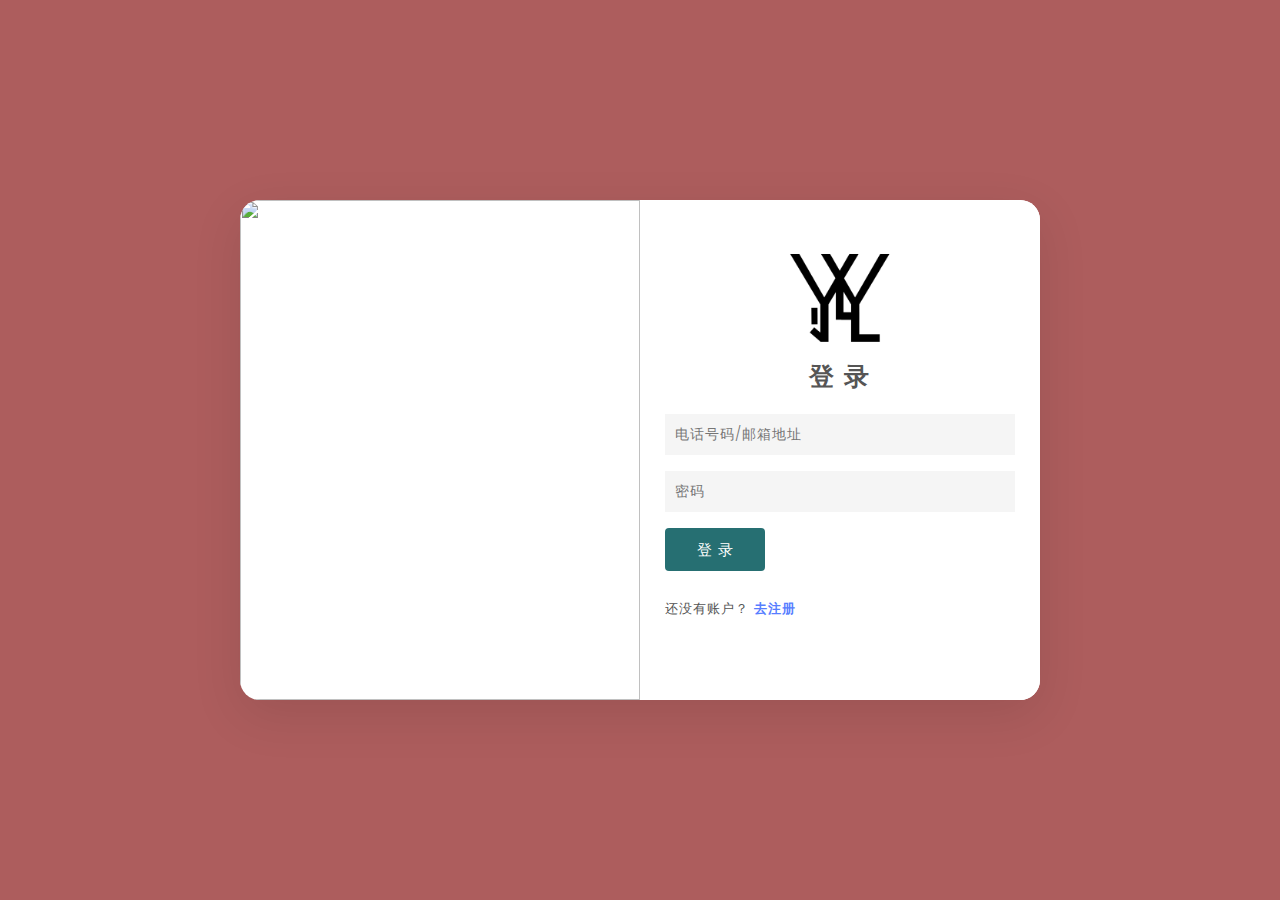
==== web/index.html @ f4cc72ea "互发消息成功" ====
<!DOCTYPE html>
<html lang="en">
<head>
    <meta charset="UTF-8">
    <link rel="shortcut icon" href="html/favicon.ico" type="image/x-icon" />
    <meta http-equiv="X-UA-Compatible" content="IE=edge">
    <meta name="viewport" content="width=device-width, initial-scale=1.0">
    <title>登录</title>
    <link href="https://fonts.googleapis.com/css2?family=Poppins:wght@300&display=swap" rel="stylesheet">
    <link rel="stylesheet" href="css/Sign.css">
    <link rel="stylesheet" href="css/public/animate.min.css">
    <script src="js/Sign.js"></script>
</head>
<body>
    <section>
        <br>
        <div class="container animated bounceInDown left" >
            <div class="user signinBx">
                <div class="imgBx">
                    <img src="http://www.lyylxx125420.xyz/LX/lxlyy.jpg" height="1080" width="1920"/></div>

                <div class="formBx">
                    <form>
                        <img src="img/logo/logo_black.png" alt="" width="110" height="110">

                        <h1>登  录</h1>
                        <input type="text" id="emailOrTel" name="emailOrTel" placeholder="电话号码/邮箱地址" autofocus >
                        <input type="password" id="password" name="password" placeholder="密码">
                        <input type="button" id="bt1" value="登 录" onclick="search()">
                        <p class="signup">还没有账户？ <a href="#" onclick="toggleForm();">去注册</a></p>
                    </form>
                </div>
            </div>
            <div class="user signupBx">
                <div class="formBx">
                    <form id="form_signUp">
                        <h1>创建账户</h1>
                        <input type="hidden" id="type" name="type" value="add">

                        <input type="text" id="customername" name="customername" placeholder="用户名" onblur="checkName()">
                        <input type="text" id="customertel" name="customertel" placeholder="电话号码" onblur="checkTel()">
                        <input type="text" id="customeremail" name="customeremail" placeholder="邮箱地址" onblur="checkMail()">
                        <input type="password" id="customerpwd" name="customerpwd" placeholder="密码，6-20位" onblur="checkPwd()">
                        <input type="password" id="customercfmpwd" name="customercfmpwd" placeholder="确认密码" onblur="checkcfmpwd()">
                        <input type="button" value="注 册" onclick="check()">
                        <p class="signup">已经有账户了？ <a href="#" onclick="toggleForm();">登录</a></p>
                    </form>
                </div>
                <div class="imgBx">
                    <img src="http://www.lyylxx125420.xyz/LX/bj.jpg" height="1080" width="1920"/></div>

            </div>
        </div>
    </section>

    <script>
        function toggleForm(){
            section = document.querySelector('section');
            container = document.querySelector('.container');
            container.classList.toggle('active');
            section.classList.toggle('active');
        }
    </script>
</body>
</html>
---- web/css/Sign.css ----
*{
    margin: 0;
    padding: 0;
    box-sizing: border-box;
    font-family: 'Poppins', sans-serif;
}
.logo_drFlower{
    /*position: fixed;*/
    /*top: 20px;*/
    /*left: 41.7%;*/
}
.left{
    float: left;
    justify-content: center;
    align-items: center;
}
section{
    position: relative;
    min-height: 100vh;
    background: #ad5d5d;
    display: flex;
    justify-content: center;
    align-items: center;
    padding: 20px;
    transition: 0.5s;
}
input{
    transition: 0.5s;
}

section.active{
    background: #266f72;
}
.fail{
    background: #e73e49;
}
.success{
    background: #7fdb7f;
}
section .container{
    position: relative;
    width: 800px;
    height: 500px;
    background: #fff;
    box-shadow: 0 15px 50px rgba(0,0,0,0.1);
    overflow: hidden;
    border-radius: 20px;
}
section .container .user{
    position: absolute;
    top: 0;
    left: 0;
    width: 100%;
    height: 100%;
    display: flex;
}
section .container .user .imgBx{
    position: relative;
    width: 50%;
    height: 100%;
    transition: 0.5s;
}
section .container .user .imgBx img{
    position: absolute;
    top: 0;
    left: 0;
    width: 100%;
    height: 100%;
    object-fit: cover;
}
section .container .user .formBx{
    position: relative;
    width: 50%;
    height: 100%;
    background: #fff;
    display: flex;
    justify-content: center;
    align-items: center;
    padding:0 40px 40px;
    transition: 0.5s;
}
section .container .user .formBx img{
    margin: 0 120px;
}
section .container .user .formBx h1{
    font-size: 25px;
    font-weight: 600;
    text-transform: uppercase;
    letter-spacing: 2px;
    text-align: center;
    width: 100%;
    margin-bottom: 10px;
    color: #555;
}
section .container .user .formBx input{
    width: 100%;
    padding: 10px;
    background: #f5f5f5;
    color: #333;
    border: none;
    outline: none;
    font-size: 14px;
    margin: 8px 0;
    letter-spacing: 1px;
    font-weight: 300;
}
section .container .user .formBx input[type="button"]{
    max-width: 100px;
    background: #266f72;
    color: #fff;
    cursor: pointer;
    font-size: 15px;
    font-weight: 500;
    letter-spacing: 1px;
    transition: 0.3s;
    border-radius: 4px;
}
section .container .user.signupBx .formBx input[type="button"]{
    background: #e73e49;
}
section .container .user .formBx .signup{
    position: relative;
    margin-top: 20px;
    font-size: 13px;
    letter-spacing: 1px;
    color: #555;
    text-transform: uppercase;
    font-weight: 300;
}
section .container .user .formBx .signup a{
    font-weight: 600;
    text-decoration: none;
    color: #577eff;
}
section .container .signupBx{
    pointer-events: none;
}
section .container.active .signupBx{
    pointer-events: initial;
}
section .container .signupBx .formBx{
    top: 100%;
}
section .container.active .signupBx .formBx{
    top: 0;
}
section .container .signupBx .imgBx{
    top: -100%;
    transition: 0.5s;
}
section .container.active .signupBx .imgBx{
    top: 0;
}
section .container .signinBx{
    top: 0;
}
section .container.active .signinBx .formBx{
    top: 100%;
}
section .container .imgBx{
    top: 0;
    transition: 0.5s;
}
section .container.active .signinBx .imgBx{
    top: -100%;
}
@media (max-width: 991px){
    section .container{
        max-width: 400px;
    }
    section .container .imgBx{
        display: none;
    }
    section .container .user .formBx{
        width: 100%;
    }
    section .container.active .signinBx .formBx{
        top: -100%;
    }
}
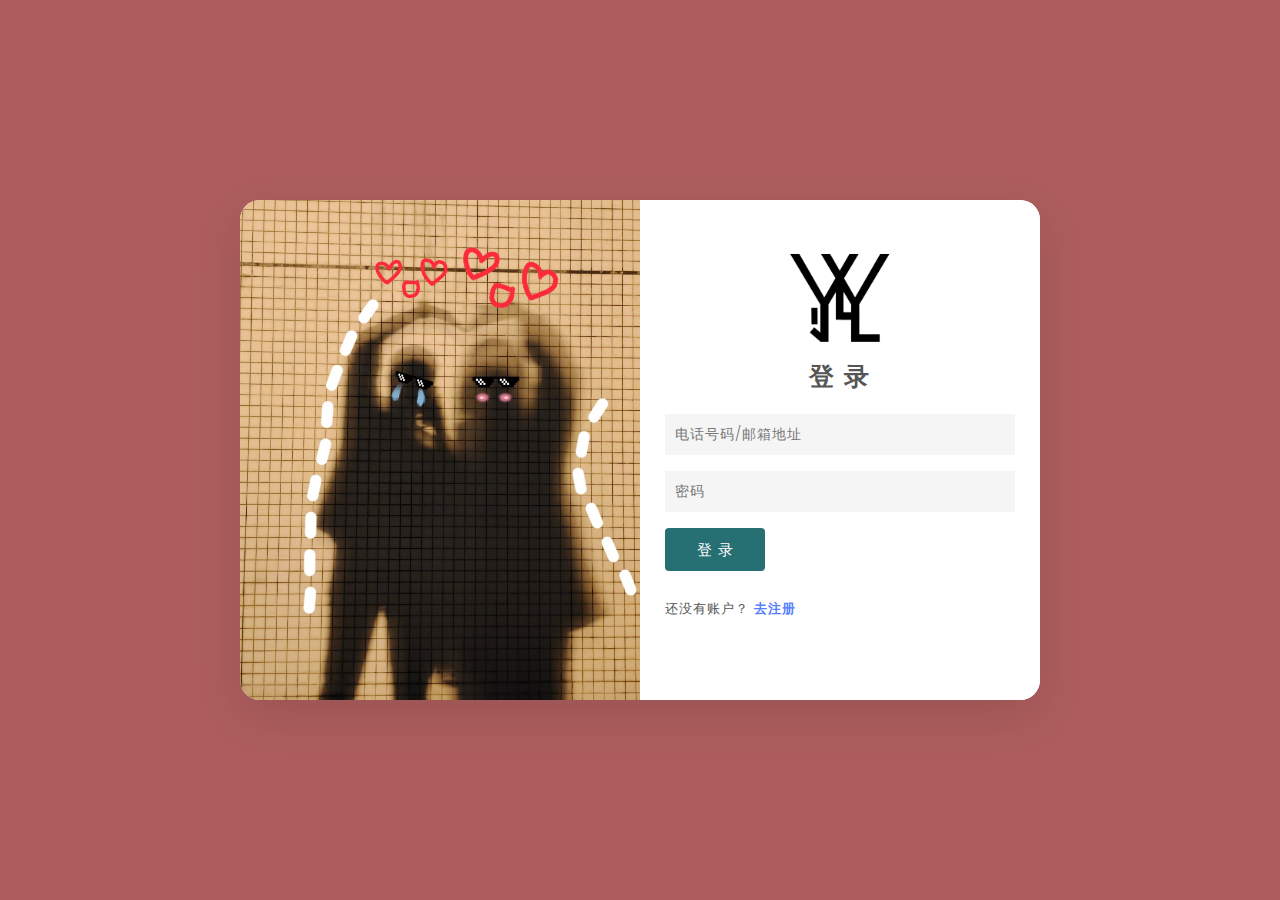
==== commit 7e22561f: "整合版" ====
--- a/web/index.html
+++ b/web/index.html
@@ -17,10 +17,10 @@
         <div class="container animated bounceInDown left" >
             <div class="user signinBx">
                 <div class="imgBx">
-                    <img src="http://www.lyylxx125420.xyz/LX/lxlyy.jpg" height="1080" width="1920"/></div>
+                    <img src="img/login_img/lxlyy.jpg" height="1080" width="1920"/></div>
 
-                <div class="formBx">
-                    <form>
+                <div id="signInBox" class="formBx">
+                    <form class="form_signIn">
                         <img src="img/logo/logo_black.png" alt="" width="110" height="110">
 
                         <h1>登  录</h1>
@@ -47,7 +47,7 @@
                     </form>
                 </div>
                 <div class="imgBx">
-                    <img src="http://www.lyylxx125420.xyz/LX/bj.jpg" height="1080" width="1920"/></div>
+                    <img src="img/login_img/bg.jpg" height="1080" width="1920"/></div>
 
             </div>
         </div>
--- a/web/css/Sign.css
+++ b/web/css/Sign.css
@@ -174,6 +174,13 @@
     section .container .user .formBx{
         width: 100%;
     }
+    .form_signIn{
+        width: 100%;
+        margin: 0 auto;
+    }
+    section .container .user .formBx img{
+        margin: 0 28%;
+    }
     section .container.active .signinBx .formBx{
         top: -100%;
     }
